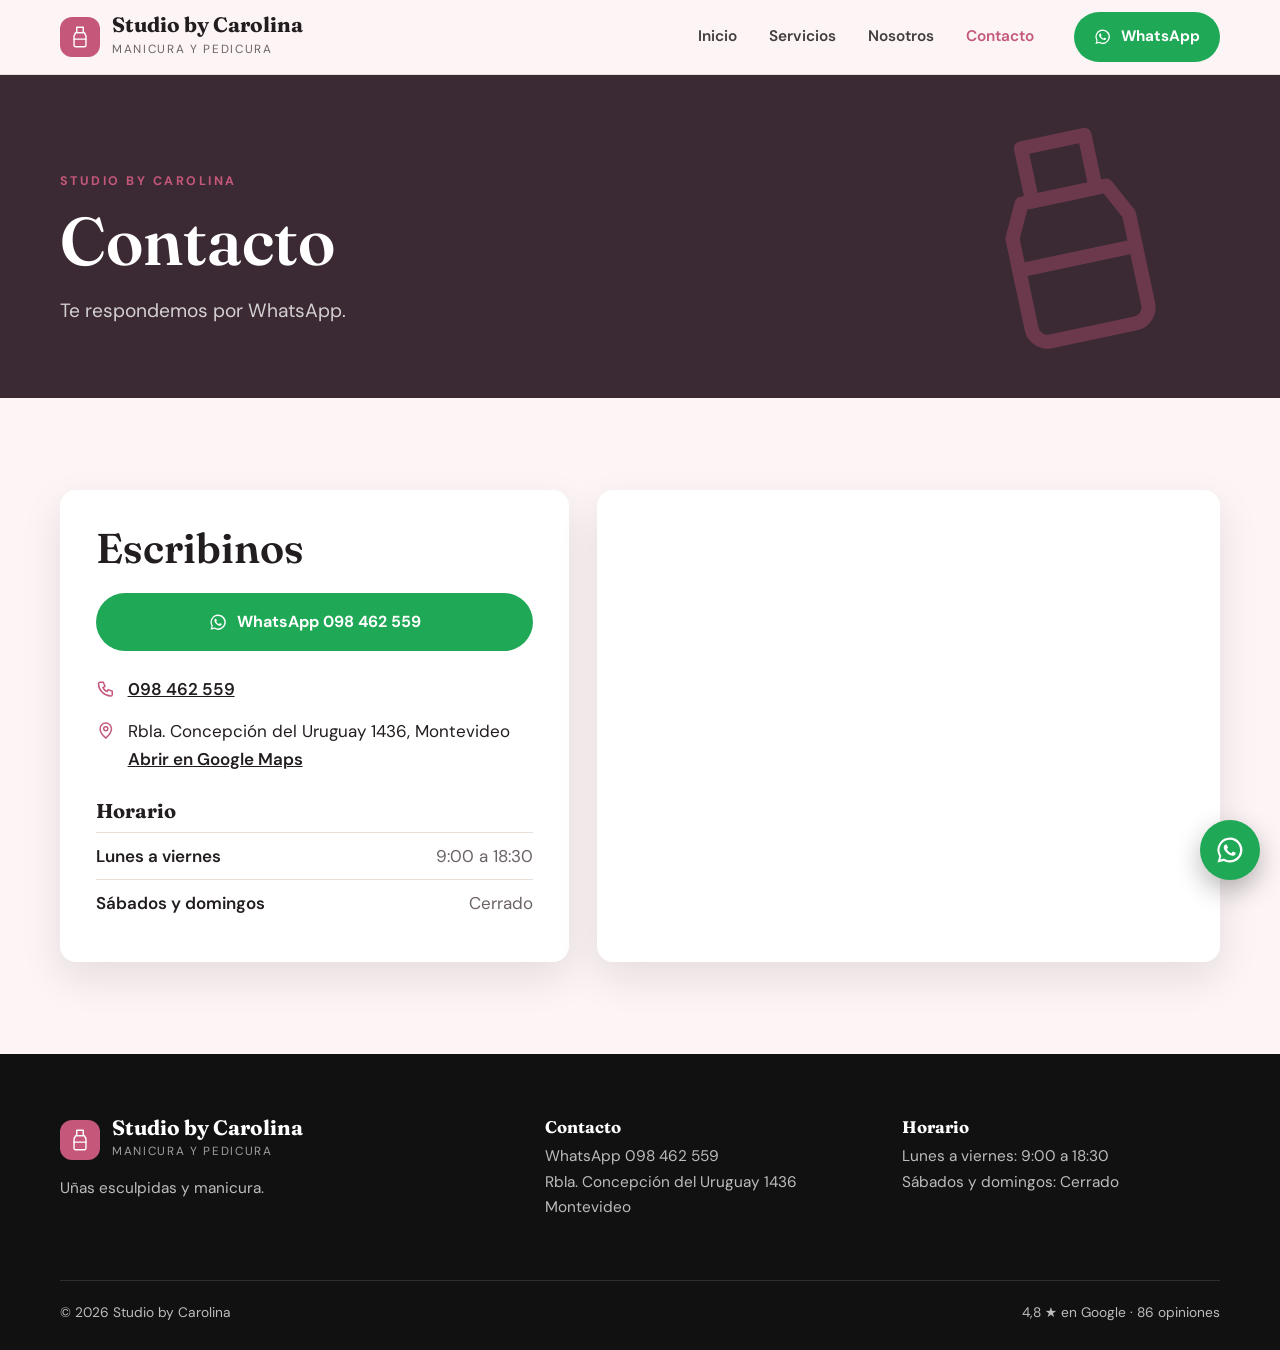
==== contacto.html @ a19c1f03 "STUDIO BY CAROLINA: web multipágina Co-Authored-By: Claude Opus 5.5 <noreply@anthropic.com>" ====
<!doctype html>
<html lang="es">
<head>
<meta charset="utf-8">
<meta name="viewport" content="width=device-width, initial-scale=1">
<title>Contacto · Studio by Carolina · Manicura y pedicura en Montevideo</title>
<meta name="description" content="Studio by Carolina: manicura y pedicura en Rbla. Concepción del Uruguay 1436, Montevideo. 4,8 estrellas en Google con 86 opiniones. WhatsApp 098 462 559.">
<meta property="og:title" content="Studio by Carolina">
<meta property="og:description" content="Uñas esculpidas, manicura y pedicura con productos de calidad, en un espacio cómodo y tranquilo.">
<meta name="theme-color" content="#3b2a33">
<link rel="preconnect" href="https://fonts.googleapis.com">
<link rel="preconnect" href="https://fonts.gstatic.com" crossorigin>
<link href="https://fonts.googleapis.com/css2?family=Fraunces:opsz,wght@9..144,500;9..144,600;9..144,700&family=DM+Sans:wght@400;500;600;700&display=swap" rel="stylesheet">
<link rel="stylesheet" href="css/styles.css?v=mvso26ni">
<style>:root{--acento:#c4577a;--acento-2:#3b2a33;--fondo:#fdf5f5}</style>
</head>
<body class="tema-claro">
<header class="top">
  <div class="wrap nav">
    <a class="logo" href="index.html"><svg class="logo-mark" viewBox="0 0 24 24" fill="none" stroke="currentColor" stroke-width="1.3" stroke-linecap="round" stroke-linejoin="round" aria-hidden="true"><path d="M9 3h6v5H9z"/><path d="M8 8h8l1.5 3v8.5a1.5 1.5 0 0 1-1.5 1.5H8a1.5 1.5 0 0 1-1.5-1.5V11z"/><path d="M6.5 14h11"/></svg><span><b>Studio by Carolina</b><small>Manicura y pedicura</small></span></a>
    <input type="checkbox" id="menu-toggle" class="menu-toggle" aria-label="Abrir menú">
    <label for="menu-toggle" class="burger" aria-hidden="true"><span></span></label>
    <nav aria-label="Principal"><ul><li><a href="index.html">Inicio</a></li><li><a href="servicios.html">Servicios</a></li><li><a href="nosotros.html">Nosotros</a></li><li><a href="contacto.html" aria-current="page">Contacto</a></li></ul></nav>
    <a class="btn btn-wa btn-sm" href="https://wa.me/59898462559?text=Hola%20Carolina%2C%20quer%C3%ADa%20pedir%20un%20turno." target="_blank" rel="noopener"><svg class="i" viewBox="0 0 24 24" fill="currentColor" aria-hidden="true"><path d="M12 2a10 10 0 0 0-8.6 15.1L2 22l5-1.3A10 10 0 1 0 12 2zm0 18.2c-1.6 0-3.1-.4-4.4-1.2l-.3-.2-3 .8.8-2.9-.2-.3A8.2 8.2 0 1 1 12 20.2zm4.5-6.1c-.2-.1-1.5-.7-1.7-.8-.2-.1-.4-.1-.6.1l-.8 1c-.1.2-.3.2-.5.1a6.7 6.7 0 0 1-3.3-2.9c-.3-.4.2-.4.7-1.4.1-.2 0-.3 0-.4l-.8-1.8c-.2-.5-.4-.4-.6-.4h-.5c-.2 0-.4.1-.6.3-.2.2-.8.8-.8 2s.8 2.3.9 2.5c.1.2 1.6 2.5 4 3.5 1.5.6 2.1.7 2.8.6.5-.1 1.5-.6 1.7-1.2.2-.6.2-1.1.1-1.2l-.4-.3z"/></svg><span>WhatsApp</span></a>
  </div>
</header>
<main>
<section class="banner">
  <svg class="banner-arte" viewBox="0 0 24 24" fill="none" stroke="currentColor" stroke-width="1.3" stroke-linecap="round" stroke-linejoin="round" aria-hidden="true"><path d="M9 3h6v5H9z"/><path d="M8 8h8l1.5 3v8.5a1.5 1.5 0 0 1-1.5 1.5H8a1.5 1.5 0 0 1-1.5-1.5V11z"/><path d="M6.5 14h11"/></svg>
  <div class="wrap"><p class="eyebrow">Studio by Carolina</p><h1>Contacto</h1><p class="lead">Te respondemos por WhatsApp.</p></div>
</section>

<section class="contacto">
  <div class="wrap contacto-grid">
    <div class="contacto-card">
      <h2>Escribinos</h2>
      <a class="btn btn-wa btn-block" href="https://wa.me/59898462559?text=Hola%20Carolina%2C%20quer%C3%ADa%20pedir%20un%20turno." target="_blank" rel="noopener"><svg class="i" viewBox="0 0 24 24" fill="currentColor" aria-hidden="true"><path d="M12 2a10 10 0 0 0-8.6 15.1L2 22l5-1.3A10 10 0 1 0 12 2zm0 18.2c-1.6 0-3.1-.4-4.4-1.2l-.3-.2-3 .8.8-2.9-.2-.3A8.2 8.2 0 1 1 12 20.2zm4.5-6.1c-.2-.1-1.5-.7-1.7-.8-.2-.1-.4-.1-.6.1l-.8 1c-.1.2-.3.2-.5.1a6.7 6.7 0 0 1-3.3-2.9c-.3-.4.2-.4.7-1.4.1-.2 0-.3 0-.4l-.8-1.8c-.2-.5-.4-.4-.6-.4h-.5c-.2 0-.4.1-.6.3-.2.2-.8.8-.8 2s.8 2.3.9 2.5c.1.2 1.6 2.5 4 3.5 1.5.6 2.1.7 2.8.6.5-.1 1.5-.6 1.7-1.2.2-.6.2-1.1.1-1.2l-.4-.3z"/></svg>WhatsApp 098 462 559</a>
      <div class="row"><svg class="i" viewBox="0 0 24 24" fill="none" stroke="currentColor" stroke-width="1.8" aria-hidden="true"><path d="M5 4h4l2 5-2.5 1.5a11 11 0 0 0 5 5L15 13l5 2v4a2 2 0 0 1-2 2A16 16 0 0 1 3 6a2 2 0 0 1 2-2"/></svg><div><a href="tel:+59898462559">098 462 559</a></div></div>
      <div class="row"><svg class="i" viewBox="0 0 24 24" fill="none" stroke="currentColor" stroke-width="1.8" aria-hidden="true"><path d="M12 21s-7-6.2-7-11.5a7 7 0 0 1 14 0C19 14.8 12 21 12 21z"/><circle cx="12" cy="9.5" r="2.5"/></svg><div>Rbla. Concepción del Uruguay 1436, Montevideo<br><a href="https://maps.google.com/?cid=63170096096292390" target="_blank" rel="noopener">Abrir en Google Maps</a></div></div>
      
      <h3>Horario</h3>
      <table class="horario"><tr><th scope="row">Lunes a viernes</th><td>9:00 a 18:30</td></tr><tr><th scope="row">Sábados y domingos</th><td>Cerrado</td></tr></table>
    </div>
    <div class="mapa"><iframe loading="lazy" title="Mapa de Studio by Carolina" src="https://www.google.com/maps?q=Studio%20by%20Carolina%2C%20Rbla.%20Concepci%C3%B3n%20del%20Uruguay%201436%2C%20Montevideo&output=embed"></iframe></div>
  </div>
</section>
</main>
<footer>
  <div class="wrap foot">
    <div>
      <a class="logo" href="index.html"><svg class="logo-mark" viewBox="0 0 24 24" fill="none" stroke="currentColor" stroke-width="1.3" stroke-linecap="round" stroke-linejoin="round" aria-hidden="true"><path d="M9 3h6v5H9z"/><path d="M8 8h8l1.5 3v8.5a1.5 1.5 0 0 1-1.5 1.5H8a1.5 1.5 0 0 1-1.5-1.5V11z"/><path d="M6.5 14h11"/></svg><span><b>Studio by Carolina</b><small>Manicura y pedicura</small></span></a>
      <p>Uñas esculpidas y manicura.</p>
    </div>
    <div>
      <h3>Contacto</h3>
      <p><a href="https://wa.me/59898462559?text=Hola%20Carolina%2C%20quer%C3%ADa%20pedir%20un%20turno." target="_blank" rel="noopener">WhatsApp 098 462 559</a><br>Rbla. Concepción del Uruguay 1436<br>Montevideo</p>
      
    </div>
    <div>
      <h3>Horario</h3>
      <p>Lunes a viernes: 9:00 a 18:30<br>Sábados y domingos: Cerrado</p>
    </div>
  </div>
  <div class="wrap fine-foot"><span>© 2026 Studio by Carolina</span><span>4,8 ★ en Google · 86 opiniones</span></div>
</footer>
<a class="float" href="https://wa.me/59898462559?text=Hola%20Carolina%2C%20quer%C3%ADa%20pedir%20un%20turno." target="_blank" rel="noopener" aria-label="Escribir por WhatsApp"><svg class="i" viewBox="0 0 24 24" fill="currentColor" aria-hidden="true"><path d="M12 2a10 10 0 0 0-8.6 15.1L2 22l5-1.3A10 10 0 1 0 12 2zm0 18.2c-1.6 0-3.1-.4-4.4-1.2l-.3-.2-3 .8.8-2.9-.2-.3A8.2 8.2 0 1 1 12 20.2zm4.5-6.1c-.2-.1-1.5-.7-1.7-.8-.2-.1-.4-.1-.6.1l-.8 1c-.1.2-.3.2-.5.1a6.7 6.7 0 0 1-3.3-2.9c-.3-.4.2-.4.7-1.4.1-.2 0-.3 0-.4l-.8-1.8c-.2-.5-.4-.4-.6-.4h-.5c-.2 0-.4.1-.6.3-.2.2-.8.8-.8 2s.8 2.3.9 2.5c.1.2 1.6 2.5 4 3.5 1.5.6 2.1.7 2.8.6.5-.1 1.5-.6 1.7-1.2.2-.6.2-1.1.1-1.2l-.4-.3z"/></svg></a>
</body>
</html>
---- css/styles.css ----
/* Shared styles for the WhatsApp batch. Three themes (body.tema-*): tinta (dark), claro (light, serif) and
   urgente (navy and yellow). Each page sets --acento and --acento-2 (and optionally --fondo) inline. */
:root {
  --acento: #c4475e;
  --acento-2: #2a1f24;
  --fondo: #faf7f3;
  --superficie: #ffffff;
  --texto: #221d1f;
  --suave: #6b6366;
  --linea: #e7dfd8;
  --wa: #1fa855;
  --r: 16px;
  --sombra: 0 16px 40px rgba(20, 14, 16, .1);
  --titulo: 'Fraunces', Georgia, serif;
  --cuerpo: 'DM Sans', system-ui, sans-serif;
  --mayus: none;
  --track: 0;
}
.tema-tinta {
  --fondo: #0f0f10;
  --superficie: #19191b;
  --texto: #f1ece3;
  --suave: #a9a39a;
  --linea: #2c2b2e;
  --sombra: 0 18px 50px rgba(0, 0, 0, .45);
  --titulo: 'Oswald', Impact, sans-serif;
  --cuerpo: 'Inter', system-ui, sans-serif;
  --mayus: uppercase;
  --track: .02em;
}
.tema-urgente {
  --texto: #14213d;
  --suave: #55607a;
  --linea: #dfe3ea;
  --titulo: 'Archivo', system-ui, sans-serif;
  --cuerpo: 'Inter', system-ui, sans-serif;
}

*, *::before, *::after { box-sizing: border-box; }
html { scroll-behavior: smooth; }
body { margin: 0; font-family: var(--cuerpo); font-size: 17px; line-height: 1.65; color: var(--texto); background: var(--fondo); -webkit-font-smoothing: antialiased; }
img { display: block; max-width: 100%; }
a { color: inherit; }
h1, h2, h3 { font-family: var(--titulo); font-weight: 700; line-height: 1.1; margin: 0 0 .5em; text-transform: var(--mayus); letter-spacing: var(--track); }
.tema-claro h1, .tema-claro h2 { font-weight: 600; }
.tema-urgente h1, .tema-urgente h2 { font-weight: 900; letter-spacing: -.02em; }
h1 { font-size: clamp(2.3rem, 5.4vw, 4.2rem); }
h2 { font-size: clamp(1.8rem, 3.4vw, 2.6rem); }
h3 { font-size: 1.25rem; }
p { margin: 0 0 1em; }
.wrap { width: min(1160px, 100% - 40px); margin-inline: auto; }
section { padding: 92px 0; }
.i { width: 1.15em; height: 1.15em; flex: none; }
.center { text-align: center; }
.eyebrow { font-family: var(--cuerpo); font-size: .78rem; font-weight: 700; letter-spacing: .2em; text-transform: uppercase; color: var(--acento); margin-bottom: 1em; }
.lead { font-size: 1.2rem; color: var(--suave); max-width: 46ch; }
.head { text-align: center; max-width: 700px; margin: 0 auto 46px; }
.fine { color: var(--suave); font-size: .92rem; }

/* Buttons */
.btn { display: inline-flex; align-items: center; justify-content: center; gap: 10px; padding: 14px 26px; border-radius: 999px; font-weight: 700; font-size: 1rem; text-decoration: none; border: 2px solid transparent; transition: transform .2s, background .2s, color .2s, border-color .2s; }
.btn:hover { transform: translateY(-2px); }
.btn-sm { padding: 10px 18px; font-size: .95rem; }
.btn-wa { background: var(--wa); color: #fff; }
.btn-wa:hover { background: #18914a; }
.btn-ghost { border-color: currentColor; color: var(--texto); }
.btn-outline { border-color: var(--acento); color: var(--acento); margin-top: 34px; }
.btn-outline:hover { background: var(--acento); color: #fff; }
.tema-tinta .btn-outline:hover { color: #111; }
.btn-block { width: 100%; }
.cta-row { display: flex; flex-wrap: wrap; gap: 14px; }
.cta-row.center { justify-content: center; }
.link { display: inline-flex; align-items: center; gap: 8px; color: var(--acento); font-weight: 700; text-decoration: none; }
.link:hover .i { transform: translateX(4px); }
.link .i { transition: transform .2s; }

/* Header */
.top { position: sticky; top: 0; z-index: 50; background: color-mix(in srgb, var(--fondo) 88%, transparent); backdrop-filter: blur(12px); border-bottom: 1px solid var(--linea); }
.tema-urgente .top { background: var(--acento-2); color: #fff; border-bottom: 0; }
.nav { display: flex; align-items: center; gap: 26px; min-height: 74px; }
.logo { display: flex; align-items: center; gap: 12px; text-decoration: none; }
.logo-mark { width: 40px; height: 40px; padding: 7px; border-radius: 12px; background: var(--acento); color: #fff; flex: none; }
.tema-tinta .logo-mark, .tema-urgente .logo-mark { color: #111; }
.logo b { display: block; font-family: var(--titulo); font-size: 1.3rem; line-height: 1; text-transform: var(--mayus); letter-spacing: var(--track); }
.logo small { display: block; font-size: .74rem; letter-spacing: .14em; text-transform: uppercase; color: var(--suave); margin-top: 4px; }
.tema-urgente .top .logo small { color: rgba(255, 255, 255, .7); }
.top nav { margin-left: auto; }
.top nav ul { display: flex; gap: 4px; list-style: none; margin: 0; padding: 0; }
.top nav a { display: block; padding: 8px 14px; border-radius: 999px; text-decoration: none; font-weight: 600; font-size: .96rem; opacity: .85; }
.top nav a:hover { opacity: 1; background: color-mix(in srgb, var(--acento) 12%, transparent); }
.top nav a[aria-current="page"] { opacity: 1; color: var(--acento); }
.menu-toggle, .burger { display: none; }

/* Hero */
.hero { padding: 72px 0 84px; position: relative; overflow: hidden; }
.hero::before { content: ''; position: absolute; width: 620px; height: 620px; right: -160px; top: -200px; border-radius: 50%; background: radial-gradient(circle, color-mix(in srgb, var(--acento) 22%, transparent), transparent 70%); pointer-events: none; }
.tema-urgente .hero { background: var(--acento-2); color: #fff; }
.tema-urgente .hero .lead { color: rgba(255, 255, 255, .8); }
.tema-urgente .hero .btn-ghost { color: #fff; }
.hero-grid { position: relative; display: grid; grid-template-columns: 1.1fr .9fr; gap: 56px; align-items: center; }
.hero h1 { max-width: 15ch; }
.hero .lead { margin-bottom: 1.8em; }
.rating { display: inline-flex; align-items: center; gap: 8px; margin-top: 26px; text-decoration: none; color: var(--suave); font-size: .95rem; }
.tema-urgente .hero .rating { color: rgba(255, 255, 255, .8); }
.rating b { color: var(--texto); font-size: 1.05rem; }
.tema-urgente .hero .rating b { color: #fff; }
.stars { color: #f2b705; letter-spacing: .08em; }
.hero-visual img { width: 100%; aspect-ratio: 4 / 5; object-fit: cover; border-radius: 26px; box-shadow: var(--sombra); }
.hero-medalla { aspect-ratio: 1; max-width: 420px; margin-left: auto; border-radius: 50%; display: grid; place-content: center; justify-items: center; text-align: center; background: var(--acento); color: #fff; box-shadow: var(--sombra); position: relative; }
.tema-tinta .hero-medalla, .tema-urgente .hero-medalla { color: #111; }
.hero-medalla::after { content: ''; position: absolute; inset: 16px; border: 2px dashed currentColor; border-radius: 50%; opacity: .35; }
.hero-medalla .arte { width: 120px; height: 120px; margin-bottom: 10px; }
.hero-medalla span { font-family: var(--titulo); font-size: 3.2rem; font-weight: 700; line-height: 1; }
.hero-medalla small { font-size: .95rem; opacity: .85; margin-top: 6px; }

/* Facts strip */
.datos { padding: 0; }
.datos-grid { display: grid; grid-template-columns: repeat(4, 1fr); gap: 0; background: var(--superficie); border: 1px solid var(--linea); border-radius: var(--r); box-shadow: var(--sombra); transform: translateY(-50%); }
.tema-urgente .datos-grid { transform: translateY(-40%); }
.datos-grid > * { display: flex; gap: 14px; align-items: center; padding: 22px 24px; text-decoration: none; border-right: 1px solid var(--linea); }
.datos-grid > :last-child { border-right: 0; }
.datos-grid .i { width: 28px; height: 28px; color: var(--acento); }
.datos-grid a .i { color: var(--wa); }
.datos-grid span { font-size: .9rem; color: var(--suave); line-height: 1.35; }
.datos-grid b { display: block; color: var(--texto); font-size: 1rem; }

/* Split blocks */
.intro { padding-top: 40px; }
.split { display: grid; grid-template-columns: 1.05fr .95fr; gap: 64px; align-items: center; }
.marco { margin: 0; position: relative; }
.marco img { width: 100%; aspect-ratio: 4 / 4.4; object-fit: cover; border-radius: var(--r); box-shadow: var(--sombra); }
.marco::after { content: ''; position: absolute; inset: 18px -18px -18px 18px; border: 2px solid var(--acento); border-radius: var(--r); z-index: -1; }
.arte-card { border-radius: 28px; padding: 56px 40px; text-align: center; background: var(--acento-2); color: #fff; box-shadow: var(--sombra); }
.tema-tinta .arte-card { background: var(--superficie); border: 1px solid var(--linea); color: var(--texto); }
.arte-card .arte { width: 140px; height: 140px; color: var(--acento); margin: 0 auto 18px; }
.arte-card p { font-family: var(--titulo); font-size: 1.6rem; line-height: 1.2; margin: 0; text-transform: var(--mayus); }
.par-fotos { display: grid; grid-template-columns: 1fr 1fr; gap: 14px; }
.par-fotos img { width: 100%; aspect-ratio: 3 / 4; object-fit: cover; border-radius: var(--r); }
.par-fotos img:last-child { margin-top: 44px; }
.checks { list-style: none; padding: 0; margin: 26px 0 0; display: grid; gap: 10px; }
.checks li { display: flex; gap: 10px; align-items: center; font-weight: 600; }
.checks .i { color: var(--acento); }

/* Services */
.seccion-servicios { background: var(--superficie); }
.tema-tinta .seccion-servicios { background: #141415; }
.servicios { display: grid; grid-template-columns: repeat(3, 1fr); gap: 20px; }
.servicio { padding: 30px; border-radius: var(--r); border: 1px solid var(--linea); background: var(--fondo); transition: transform .25s, border-color .25s; }
.servicio:hover { transform: translateY(-4px); border-color: var(--acento); }
.servicio .num { display: block; font-family: var(--titulo); font-size: 1.1rem; font-weight: 700; color: var(--acento); margin-bottom: 14px; }
.servicio p { color: var(--suave); margin: 0; font-size: .97rem; }

/* Price list */
.carta { background: var(--fondo); }
.carta-grid { display: grid; grid-template-columns: 1fr 1fr; gap: 26px; }
.carta-bloque { background: var(--superficie); border-radius: var(--r); padding: 30px; border: 1px solid var(--linea); }
.carta-bloque h3 { color: var(--acento); border-bottom: 2px solid var(--acento-2); padding-bottom: 10px; }
.carta-bloque .nota { color: var(--suave); font-size: .92rem; font-style: italic; }
.carta-bloque ul { list-style: none; margin: 0; padding: 0; }
.carta-bloque li { display: flex; align-items: baseline; gap: 10px; padding: 10px 0; border-bottom: 1px dashed var(--linea); }
.carta-bloque li i { flex: 1; border-bottom: 1px dotted var(--suave); opacity: .5; transform: translateY(-4px); }
.carta-bloque li b { white-space: nowrap; color: var(--acento); }

/* Reviews */
.seccion-opiniones { background: var(--fondo); }
.opiniones { display: grid; grid-template-columns: repeat(3, 1fr); gap: 22px; }
.opinion { margin: 0; padding: 30px; border-radius: var(--r); background: var(--superficie); border-top: 4px solid var(--acento); box-shadow: 0 2px 0 var(--linea); }
.opinion blockquote { margin: 12px 0 16px; font-size: 1.02rem; line-height: 1.6; }
.tema-claro .opinion blockquote { font-family: var(--titulo); font-size: 1.08rem; }
.opinion figcaption { font-weight: 700; color: var(--suave); font-size: .9rem; }

/* Steps */
.seccion-pasos { background: var(--superficie); }
.tema-tinta .seccion-pasos { background: #141415; }
.pasos { list-style: none; counter-reset: paso; padding: 0; margin: 0; display: grid; grid-template-columns: repeat(3, 1fr); gap: 22px; }
.pasos li { counter-increment: paso; padding: 32px; border-radius: var(--r); background: var(--fondo); position: relative; }
.pasos li::before { content: counter(paso); display: grid; place-items: center; width: 46px; height: 46px; border-radius: 50%; background: var(--acento); color: #fff; font-family: var(--titulo); font-weight: 700; font-size: 1.2rem; margin-bottom: 18px; }
.tema-tinta .pasos li::before, .tema-urgente .pasos li::before { color: #111; }
.pasos p { color: var(--suave); margin: 0; }

/* CTA band */
.cta { background: var(--acento-2); color: #fff; text-align: center; position: relative; overflow: hidden; }
.tema-tinta .cta { background: var(--acento); color: #111; }
.cta h2 { color: inherit; }
.cta p { opacity: .85; font-size: 1.1rem; margin-bottom: 1.8em; }
.cta .btn-ghost { color: inherit; }
.cta-arte { width: 56px; height: 56px; margin: 0 auto 16px; opacity: .9; }

/* Inner banner */
.banner { padding: 96px 0 72px; background: var(--acento-2); color: #fff; position: relative; overflow: hidden; }
.tema-tinta .banner { background: #141415; border-bottom: 1px solid var(--linea); }
.banner h1 { color: #fff; margin-bottom: .25em; }
.tema-tinta .banner h1 { color: var(--texto); }
.banner .lead { color: rgba(255, 255, 255, .78); margin: 0; }
.tema-tinta .banner .lead { color: var(--suave); }
.banner-arte { position: absolute; right: 6%; top: 50%; width: 260px; height: 260px; transform: translateY(-50%) rotate(-12deg); color: var(--acento); opacity: .35; }

/* Gallery */
.galeria-sec { background: var(--fondo); }
.galeria { columns: 3; column-gap: 16px; }
.galeria img { width: 100%; margin-bottom: 16px; border-radius: 14px; break-inside: avoid; }

/* Contact */
.contacto { background: var(--fondo); }
.contacto-grid { display: grid; grid-template-columns: .9fr 1.1fr; gap: 28px; align-items: stretch; }
.contacto-card { background: var(--superficie); border-radius: var(--r); padding: 36px; box-shadow: var(--sombra); }
.contacto-card .btn-wa { margin-bottom: 24px; }
.row { display: flex; gap: 12px; margin-bottom: 14px; }
.row .i { color: var(--acento); margin-top: 4px; }
.row a { font-weight: 600; }
.contacto-card h3 { margin-top: 26px; }
.horario { width: 100%; border-collapse: collapse; }
.horario th { text-align: left; font-weight: 600; padding: 9px 12px 9px 0; border-top: 1px solid var(--linea); }
.horario td { text-align: right; padding: 9px 0; border-top: 1px solid var(--linea); color: var(--suave); }
.mapa { border-radius: var(--r); overflow: hidden; min-height: 420px; box-shadow: var(--sombra); background: var(--superficie); }
.mapa iframe { width: 100%; height: 100%; min-height: 420px; border: 0; display: block; }

/* Footer */
footer { background: #111; color: rgba(255, 255, 255, .72); padding: 64px 0 0; font-size: .96rem; }
.tema-tinta footer { background: #080809; border-top: 1px solid var(--linea); }
.foot { display: grid; grid-template-columns: 1.4fr 1fr 1fr; gap: 40px; }
footer .logo { color: #fff; margin-bottom: 14px; }
footer .logo small { color: rgba(255, 255, 255, .6); }
footer h3 { color: #fff; font-size: 1.05rem; }
footer a { text-decoration: none; }
footer a:hover { color: #fff; }
.fine-foot { display: flex; justify-content: space-between; flex-wrap: wrap; gap: 10px; border-top: 1px solid rgba(255, 255, 255, .12); margin-top: 44px; padding: 20px 0 26px; font-size: .86rem; }
.float { position: fixed; right: 20px; bottom: 20px; width: 60px; height: 60px; border-radius: 50%; background: var(--wa); color: #fff; display: flex; align-items: center; justify-content: center; box-shadow: 0 10px 26px rgba(0, 0, 0, .28); z-index: 60; transition: transform .2s; }
.float:hover { transform: scale(1.06); }
.float .i { width: 30px; height: 30px; }

/* Responsive */
@media (max-width: 960px) {
  section { padding: 72px 0; }
  .nav { gap: 12px; min-height: 66px; }
  .burger { display: flex; width: 44px; height: 44px; align-items: center; justify-content: center; cursor: pointer; order: 3; }
  .burger span, .burger span::before, .burger span::after { display: block; width: 22px; height: 2px; background: currentColor; position: relative; transition: transform .2s; }
  .burger span::before, .burger span::after { content: ''; position: absolute; left: 0; }
  .burger span::before { top: -7px; }
  .burger span::after { top: 7px; }
  .top nav { position: absolute; top: 100%; left: 0; right: 0; margin: 0; display: none; background: var(--fondo); border-bottom: 1px solid var(--linea); }
  .tema-urgente .top nav { background: var(--acento-2); }
  .top nav ul { flex-direction: column; padding: 8px 20px 18px; gap: 0; }
  .top nav a { padding: 14px 4px; border-radius: 0; border-bottom: 1px solid var(--linea); font-size: 1.05rem; }
  .menu-toggle:checked ~ nav { display: block; }
  .menu-toggle:checked + .burger span { background: transparent; }
  .menu-toggle:checked + .burger span::before { transform: translateY(7px) rotate(45deg); }
  .menu-toggle:checked + .burger span::after { transform: translateY(-7px) rotate(-45deg); }
  .nav .btn-sm { margin-left: auto; order: 2; }
  .hero-grid, .split, .contacto-grid { grid-template-columns: 1fr; gap: 40px; }
  .hero-visual img { aspect-ratio: 4 / 3.4; }
  .hero-medalla { max-width: 300px; margin: 0 auto; }
  .datos-grid { grid-template-columns: 1fr 1fr; transform: none; margin-top: -30px; }
  .datos-grid > :nth-child(2) { border-right: 0; }
  .datos-grid > :nth-child(-n+2) { border-bottom: 1px solid var(--linea); }
  .servicios, .opiniones, .pasos { grid-template-columns: 1fr 1fr; }
  .carta-grid { grid-template-columns: 1fr; }
  .galeria { columns: 2; }
  .foot { grid-template-columns: 1fr 1fr; }
  .banner-arte { width: 180px; height: 180px; right: -20px; }
}
@media (max-width: 620px) {
  body { font-size: 16px; }
  .wrap { width: calc(100% - 32px); }
  .logo small { display: none; }
  .logo b { font-size: 1.15rem; }
  .logo-mark { width: 36px; height: 36px; }
  .nav .btn-sm span { display: none; }
  .nav .btn-sm { padding: 10px; }
  .hero { padding: 44px 0 70px; }
  .lead { font-size: 1.08rem; }
  .datos-grid { grid-template-columns: 1fr; }
  .datos-grid > * { border-right: 0; border-bottom: 1px solid var(--linea); }
  .datos-grid > :last-child { border-bottom: 0; }
  .servicios, .opiniones, .pasos { grid-template-columns: 1fr; }
  .marco::after { inset: 12px -10px -12px 10px; }
  .par-fotos img:last-child { margin-top: 28px; }
  .galeria { columns: 1; }
  .foot { grid-template-columns: 1fr; gap: 26px; }
  .banner { padding: 64px 0 52px; }
  .contacto-card { padding: 26px 22px; }
  .mapa, .mapa iframe { min-height: 300px; }
}

/* Urgente: the yellow accent is too light for text on light backgrounds */
.tema-urgente .eyebrow, .tema-urgente .servicio .num, .tema-urgente .link, .tema-urgente .checks .i, .tema-urgente .row .i, .tema-urgente .carta-bloque h3 { color: #9a7000; }
.tema-urgente .hero .eyebrow { color: var(--acento); }
.tema-urgente .btn-outline { border-color: var(--acento-2); color: var(--acento-2); }
.tema-urgente .btn-outline:hover { background: var(--acento-2); color: #fff; }
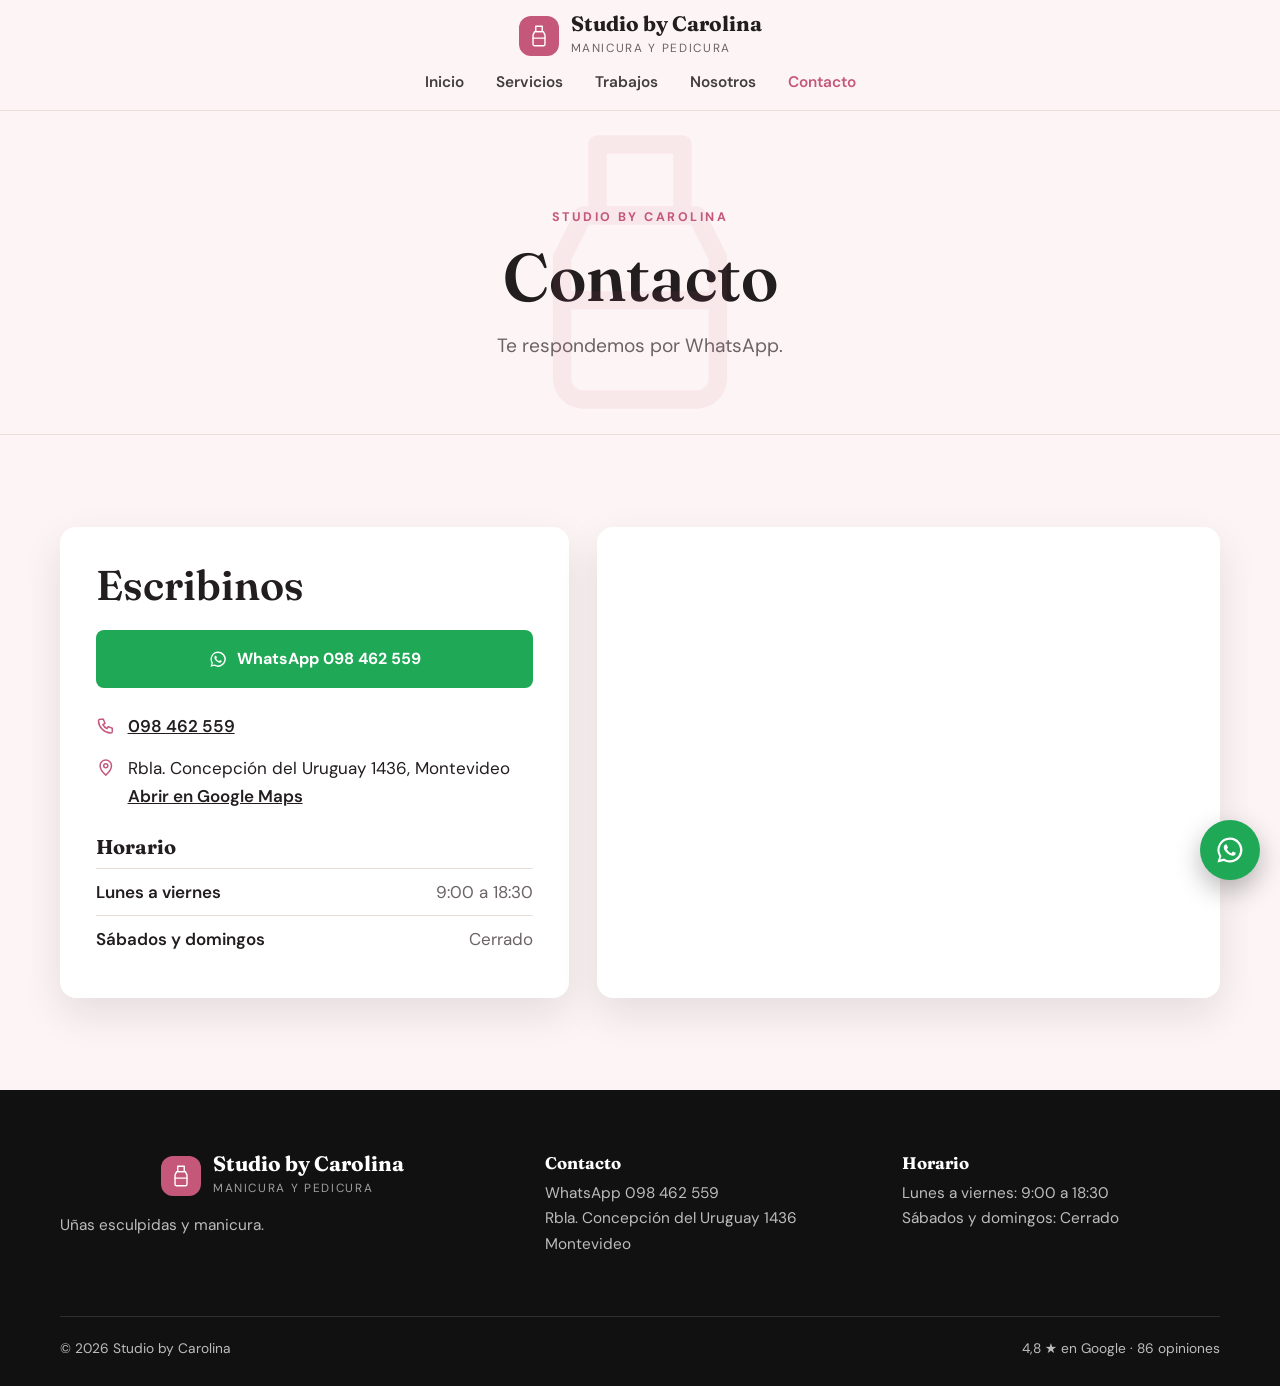
==== commit 7b4f4c61: "STUDIO BY CAROLINA: web multipágina Co-Authored-By: Claude Opus 5.5 <noreply@anthropic.com>" ====
--- a/contacto.html
+++ b/contacto.html
@@ -7,20 +7,21 @@
 <meta name="description" content="Studio by Carolina: manicura y pedicura en Rbla. Concepción del Uruguay 1436, Montevideo. 4,8 estrellas en Google con 86 opiniones. WhatsApp 098 462 559.">
 <meta property="og:title" content="Studio by Carolina">
 <meta property="og:description" content="Uñas esculpidas, manicura y pedicura con productos de calidad, en un espacio cómodo y tranquilo.">
+<meta property="og:image" content="https://mbwebstudio.github.io/STUDIO-BY-CAROLINA/fotos/m08.jpg">
 <meta name="theme-color" content="#3b2a33">
 <link rel="preconnect" href="https://fonts.googleapis.com">
 <link rel="preconnect" href="https://fonts.gstatic.com" crossorigin>
 <link href="https://fonts.googleapis.com/css2?family=Fraunces:opsz,wght@9..144,500;9..144,600;9..144,700&family=DM+Sans:wght@400;500;600;700&display=swap" rel="stylesheet">
-<link rel="stylesheet" href="css/styles.css?v=mvso26ni">
+<link rel="stylesheet" href="css/styles.css?v=mvsrnqc3">
 <style>:root{--acento:#c4577a;--acento-2:#3b2a33;--fondo:#fdf5f5}</style>
 </head>
-<body class="tema-claro">
+<body class="tema-claro layout-editorial">
 <header class="top">
   <div class="wrap nav">
     <a class="logo" href="index.html"><svg class="logo-mark" viewBox="0 0 24 24" fill="none" stroke="currentColor" stroke-width="1.3" stroke-linecap="round" stroke-linejoin="round" aria-hidden="true"><path d="M9 3h6v5H9z"/><path d="M8 8h8l1.5 3v8.5a1.5 1.5 0 0 1-1.5 1.5H8a1.5 1.5 0 0 1-1.5-1.5V11z"/><path d="M6.5 14h11"/></svg><span><b>Studio by Carolina</b><small>Manicura y pedicura</small></span></a>
     <input type="checkbox" id="menu-toggle" class="menu-toggle" aria-label="Abrir menú">
     <label for="menu-toggle" class="burger" aria-hidden="true"><span></span></label>
-    <nav aria-label="Principal"><ul><li><a href="index.html">Inicio</a></li><li><a href="servicios.html">Servicios</a></li><li><a href="nosotros.html">Nosotros</a></li><li><a href="contacto.html" aria-current="page">Contacto</a></li></ul></nav>
+    <nav aria-label="Principal"><ul><li><a href="index.html">Inicio</a></li><li><a href="servicios.html">Servicios</a></li><li><a href="trabajos.html">Trabajos</a></li><li><a href="nosotros.html">Nosotros</a></li><li><a href="contacto.html" aria-current="page">Contacto</a></li></ul></nav>
     <a class="btn btn-wa btn-sm" href="https://wa.me/59898462559?text=Hola%20Carolina%2C%20quer%C3%ADa%20pedir%20un%20turno." target="_blank" rel="noopener"><svg class="i" viewBox="0 0 24 24" fill="currentColor" aria-hidden="true"><path d="M12 2a10 10 0 0 0-8.6 15.1L2 22l5-1.3A10 10 0 1 0 12 2zm0 18.2c-1.6 0-3.1-.4-4.4-1.2l-.3-.2-3 .8.8-2.9-.2-.3A8.2 8.2 0 1 1 12 20.2zm4.5-6.1c-.2-.1-1.5-.7-1.7-.8-.2-.1-.4-.1-.6.1l-.8 1c-.1.2-.3.2-.5.1a6.7 6.7 0 0 1-3.3-2.9c-.3-.4.2-.4.7-1.4.1-.2 0-.3 0-.4l-.8-1.8c-.2-.5-.4-.4-.6-.4h-.5c-.2 0-.4.1-.6.3-.2.2-.8.8-.8 2s.8 2.3.9 2.5c.1.2 1.6 2.5 4 3.5 1.5.6 2.1.7 2.8.6.5-.1 1.5-.6 1.7-1.2.2-.6.2-1.1.1-1.2l-.4-.3z"/></svg><span>WhatsApp</span></a>
   </div>
 </header>
--- a/css/styles.css
+++ b/css/styles.css
@@ -287,3 +287,109 @@
 .tema-urgente .hero .eyebrow { color: var(--acento); }
 .tema-urgente .btn-outline { border-color: var(--acento-2); color: var(--acento-2); }
 .tema-urgente .btn-outline:hover { background: var(--acento-2); color: #fff; }
+.opiniones:has(> :nth-child(2):last-child) { grid-template-columns: repeat(2, 1fr); max-width: 820px; margin-inline: auto; }
+@media (max-width: 620px) { .opiniones:has(> :nth-child(2):last-child) { grid-template-columns: 1fr; } }
+
+/* ───────────── Layouts (body.layout-*) ───────────── */
+
+/* COVER: full-bleed photo hero, dark translucent header, services as a list */
+.layout-cover .top { background: rgba(12, 12, 14, .72); color: #fff; border-bottom: 0; }
+.layout-cover .top .logo small { color: rgba(255, 255, 255, .7); }
+.layout-cover .top nav a[aria-current="page"] { color: var(--acento); }
+.hero-cover { min-height: min(86vh, 760px); display: flex; align-items: flex-end; padding: 0 0 80px; color: #fff; background: #111 var(--img) center / cover no-repeat; }
+.hero-cover::before { width: auto; height: auto; inset: 0; border-radius: 0; right: 0; top: 0; background: linear-gradient(180deg, rgba(0, 0, 0, .15) 0%, rgba(0, 0, 0, .55) 45%, rgba(0, 0, 0, .88) 100%); }
+.hero-cover-copy { position: relative; max-width: 760px; margin-left: max(20px, calc((100% - 1160px) / 2)); }
+.hero-cover h1 { color: #fff; max-width: 16ch; font-size: clamp(2.6rem, 6vw, 4.8rem); }
+.hero-cover .lead, .hero-cover .rating { color: rgba(255, 255, 255, .85); }
+.hero-cover .rating b { color: #fff; }
+.hero-cover .btn-ghost { color: #fff; }
+.layout-cover .datos-grid { transform: none; margin-top: -40px; position: relative; }
+.layout-cover .seccion-servicios .servicios { grid-template-columns: 1fr 1fr; gap: 0 48px; }
+.layout-cover .servicio { display: grid; grid-template-columns: 56px 1fr; column-gap: 18px; background: none; border: 0; border-bottom: 1px solid var(--linea); border-radius: 0; padding: 26px 0; }
+.layout-cover .servicio:hover { transform: none; }
+.layout-cover .servicio .num { grid-row: span 2; font-size: 2rem; margin: 0; line-height: 1; }
+.layout-cover .banner { padding: 120px 0 64px; background: #0f0f10; }
+.layout-cover .banner h1 { font-size: clamp(2.6rem, 6vw, 4.6rem); }
+.layout-cover .banner-arte { opacity: .18; }
+
+/* EDITORIAL: centered header and title over a wide photo, featured review, squarer buttons */
+.layout-editorial .nav { flex-wrap: wrap; justify-content: center; gap: 4px 26px; padding: 14px 0 6px; }
+.layout-editorial .logo { width: 100%; justify-content: center; }
+.layout-editorial .top nav { margin: 0; }
+.layout-editorial .nav .btn-sm { display: none; }
+.layout-editorial .btn { border-radius: 8px; }
+.hero-editorial { padding-top: 64px; text-align: center; }
+.hero-editorial::before { display: none; }
+.hero-ed-copy { max-width: 820px; margin: 0 auto 48px; }
+.hero-editorial h1 { max-width: none; font-size: clamp(2.6rem, 6vw, 5rem); }
+.hero-editorial .lead { margin-inline: auto; }
+.hero-editorial .cta-row { justify-content: center; }
+.hero-ancha { margin: 0 auto; position: relative; max-width: 960px; }
+.hero-ancha img { width: 100%; aspect-ratio: 3 / 2; object-fit: cover; border-radius: 6px; box-shadow: var(--sombra); }
+.hero-ancha figcaption { position: absolute; left: 24px; bottom: 24px; background: var(--superficie); padding: 10px 18px; border-radius: 6px; box-shadow: var(--sombra); }
+.hero-ancha .rating { margin: 0; }
+.hero-ed-medalla .hero-medalla { margin: 0 auto; max-width: 320px; }
+.layout-editorial .intro { padding-top: 92px; }
+.layout-editorial .intro .split { grid-template-columns: .95fr 1.05fr; }
+.layout-editorial .intro .split > :first-child { order: 2; }
+.layout-editorial .marco::after { inset: -18px 18px 18px -18px; }
+.layout-editorial .servicio { text-align: center; border-top: 4px solid var(--acento); border-radius: 6px; }
+.layout-editorial .opiniones { grid-template-columns: 1fr 1fr; }
+.layout-editorial .opinion:first-child { grid-column: 1 / -1; text-align: center; padding: 44px 10%; border-top: 0; background: transparent; box-shadow: none; }
+.layout-editorial .opinion:first-child blockquote { font-size: clamp(1.25rem, 2.2vw, 1.7rem); line-height: 1.45; }
+.layout-editorial .banner { background: var(--fondo); color: var(--texto); text-align: center; border-bottom: 1px solid var(--linea); }
+.tema-tinta.layout-editorial .banner { background: #141415; }
+.layout-editorial .banner h1 { color: var(--texto); }
+.layout-editorial .banner .lead { color: var(--suave); margin-inline: auto; }
+.layout-editorial .banner-arte { left: 50%; right: auto; transform: translate(-50%, -50%); opacity: .08; width: 340px; height: 340px; }
+
+/* POSTER: accent block hero with a tilted photo card, bold numbered services, dark reviews band */
+.layout-poster .top { border-bottom: 4px solid var(--acento); }
+.layout-poster .btn { border-radius: 4px; box-shadow: 4px 4px 0 rgba(0, 0, 0, .85); }
+.layout-poster .btn:hover { transform: translate(-2px, -2px); box-shadow: 6px 6px 0 rgba(0, 0, 0, .85); }
+.layout-poster .hero.hero-poster { background: var(--acento); color: #111; padding: 76px 0 96px; }
+.hero-poster::before { background: radial-gradient(circle, rgba(255, 255, 255, .25), transparent 70%); }
+.hero-poster .eyebrow { color: #111; opacity: .75; }
+.hero-poster h1 { color: #111; font-size: clamp(2.6rem, 6vw, 4.8rem); max-width: 13ch; }
+.layout-poster .hero-poster .lead, .layout-poster .hero-poster .rating { color: rgba(17, 17, 17, .78); }
+.layout-poster .hero-poster .btn-ghost { color: #111; background: #fff; border-color: #111; }
+.poster-grid { position: relative; display: grid; grid-template-columns: 1.1fr .9fr; gap: 56px; align-items: center; }
+.polaroid { margin: 0 auto; max-width: 400px; background: #fff; padding: 14px 14px 18px; box-shadow: 0 24px 50px rgba(0, 0, 0, .3); transform: rotate(3deg); position: relative; }
+.polaroid img { width: 100%; aspect-ratio: 4 / 5; object-fit: cover; }
+.sello { position: absolute; left: -28px; bottom: 36px; background: #111; color: #fff; border-radius: 50%; width: 112px; height: 112px; display: grid; place-content: center; text-align: center; font-family: var(--titulo); font-size: 1.6rem; font-weight: 700; line-height: 1; transform: rotate(-10deg); box-shadow: 0 10px 24px rgba(0, 0, 0, .3); }
+.sello small { font-family: var(--cuerpo); font-size: .7rem; font-weight: 600; margin-top: 4px; opacity: .8; }
+.hero-poster .hero-medalla { background: #fff; color: #111; }
+.layout-poster .seccion-servicios { background: var(--fondo); }
+.layout-poster .servicio { background: var(--superficie); border: 2px solid var(--texto); border-radius: 4px; box-shadow: 6px 6px 0 var(--acento); }
+.layout-poster .servicio .num { font-size: 3rem; line-height: 1; }
+.layout-poster .seccion-opiniones { background: var(--acento-2); }
+.tema-tinta.layout-poster .seccion-opiniones { background: #1c1c1f; }
+.layout-poster .seccion-opiniones .head h2 { color: #fff; }
+.tema-tinta.layout-poster .seccion-opiniones .head h2 { color: var(--texto); }
+.layout-poster .seccion-opiniones .head .eyebrow { color: var(--acento); }
+.layout-poster .opinion { border-top: 0; border-left: 6px solid var(--acento); }
+.layout-poster .datos-grid { transform: none; }
+.layout-poster .datos { padding: 0 0 92px; }
+.layout-poster .banner { background: var(--acento); color: #111; }
+.layout-poster .banner h1 { color: #111; }
+.layout-poster .banner .eyebrow, .layout-poster .banner .lead { color: rgba(17, 17, 17, .75); }
+.layout-poster .banner-arte { color: #111; opacity: .12; }
+
+@media (max-width: 960px) {
+  .layout-cover .seccion-servicios .servicios { grid-template-columns: 1fr; }
+  .layout-editorial .nav { flex-wrap: nowrap; justify-content: flex-start; padding: 0; }
+  .layout-editorial .logo { width: auto; justify-content: flex-start; }
+  .layout-editorial .nav .btn-sm { display: inline-flex; }
+  .layout-editorial .intro .split > :first-child { order: 0; }
+  .layout-editorial .opiniones { grid-template-columns: 1fr; }
+  .hero-ancha img { aspect-ratio: 4 / 3; }
+  .poster-grid { grid-template-columns: 1fr; gap: 56px; }
+  .polaroid { max-width: 320px; }
+  .sello { left: -14px; width: 92px; height: 92px; font-size: 1.3rem; }
+}
+@media (max-width: 620px) {
+  .hero-cover { min-height: 78vh; padding-bottom: 56px; }
+  .hero-cover-copy { margin-left: 16px; margin-right: 16px; }
+  .hero-ancha figcaption { position: static; margin-top: 12px; box-shadow: none; padding: 0; background: none; }
+  .layout-editorial .opinion:first-child { padding: 24px 0; }
+}
